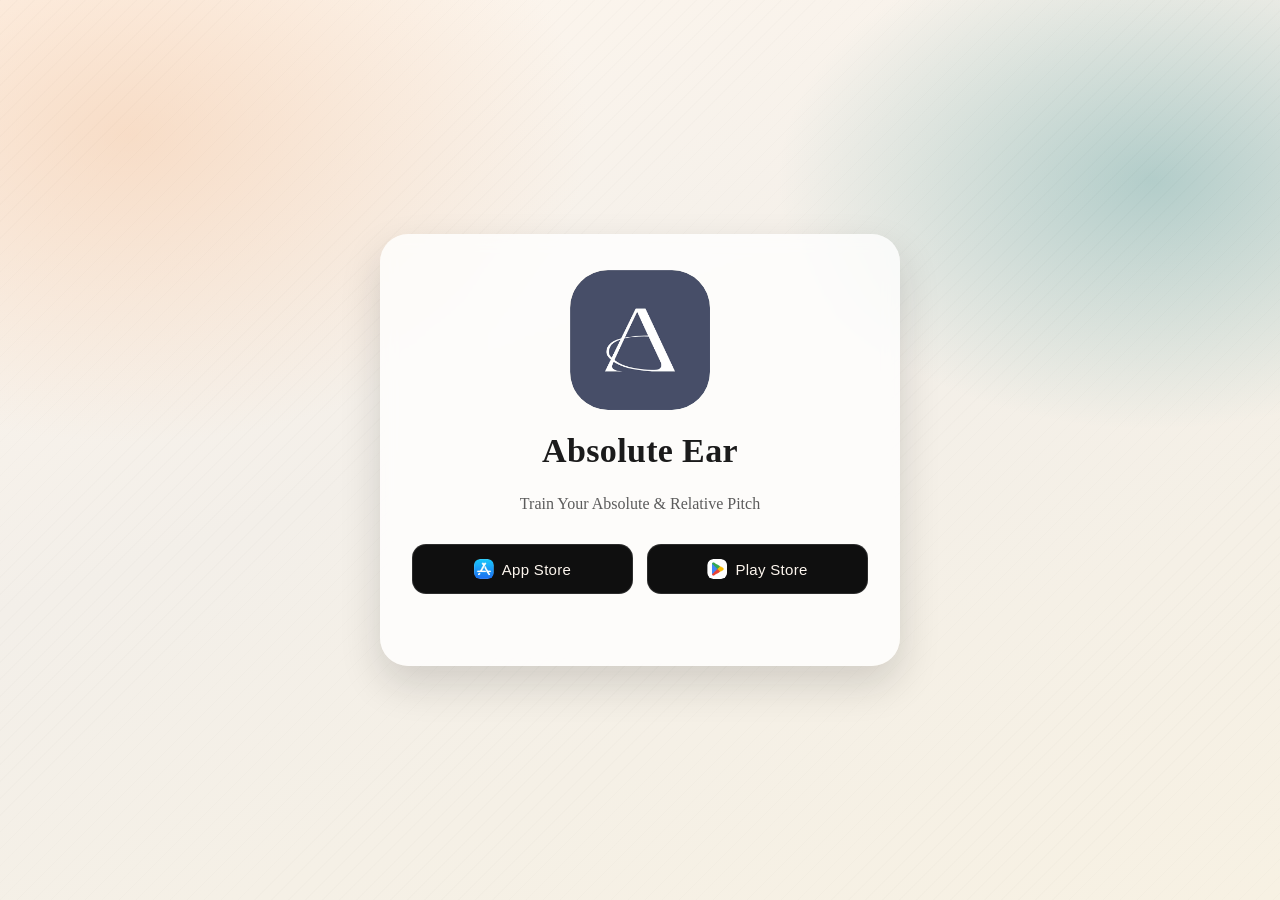
==== apps/absolute-ear/index.html @ 1e0d322f "archi" ====
<!doctype html>
<html lang="en">
<head>
  <meta charset="utf-8" />
  <meta name="viewport" content="width=device-width, initial-scale=1" />
  <title>Absolute Ear</title>
  <meta property="og:title" content="Absolute Ear" />
  <meta property="og:description" content="Train Your Absolute & Relative Pitch" />
  <meta property="og:image" content="assets/logo512.jpg" />
  <meta property="og:image:alt" content="Absolute Ear logo" />
  <meta property="og:type" content="website" />
  <meta name="twitter:card" content="summary_large_image" />
  <meta name="twitter:image" content="assets/logo512.jpg" />
  <link rel="stylesheet" href="../../shared/style.css" />
</head>
<body>
  <main class="card">
    <div class="logo-wrap" aria-hidden="true">
      <img id="appLogo" src="assets/logo512.jpg" alt="Absolute Ear logo" />
    </div>
    <h1 id="pageTitle">Absolute Ear</h1>
    <p id="pageDescription">Train Your Absolute & Relative Pitch</p>

    <div class="buttons">
      <a class="store-btn" id="appStoreBtn" href="https://apps.apple.com/app/apple-store/id6739764701?pt=125213920&ct=tigerstone/link_tree&mt=8" aria-label="Open in the App Store">
        <span class="icon" aria-hidden="true">
          <img src="../../shared/assets/appStore.jpeg" alt="" />
        </span>
        <span class="label">App Store</span>
      </a>
      <a class="store-btn secondary" id="playStoreBtn" href="https://play.google.com/store/apps/details?id=com.tigerstone.AbsoluteEar&referrer=utm_source%3Dlink_tree" aria-label="Open in the Play Store">
        <span class="icon" aria-hidden="true">
          <img src="../../shared/assets/playStore.png" alt="" />
        </span>
        <span class="label">Play Store</span>
      </a>
    </div>
    <div class="status" id="status" aria-live="polite"></div>
  </main>

  <script src="./app-config.js"></script>
  <script src="../../shared/app.js"></script>
</body>
</html>
---- shared/style.css ----
:root {
  --ink: #1b1b1b;
  --muted: #5b5b5b;
  --cream: #f6f0e6;
  --peach: #f4c9a8;
  --sea: #3a8d8f;
  --gold: #d39a3e;
  --card: rgba(255, 255, 255, 0.78);
  --shadow: 0 18px 40px rgba(27, 27, 27, 0.16);
}

* {
  box-sizing: border-box;
}

body {
  margin: 0;
  min-height: 100vh;
  font-family: "Playfair Display", "Times New Roman", serif;
  color: var(--ink);
  display: grid;
  place-items: center;
  padding: 32px 20px;
  background:
    radial-gradient(60vw 40vw at 10% 15%, rgba(244, 201, 168, 0.55), transparent 60%),
    radial-gradient(45vw 30vw at 90% 20%, rgba(58, 141, 143, 0.35), transparent 65%),
    linear-gradient(160deg, #fff7ee 0%, #f3efe9 45%, #f7f1e3 100%);
  overflow-x: hidden;
}

body::before {
  content: "";
  position: fixed;
  inset: 0;
  background-image: repeating-linear-gradient(
    135deg,
    rgba(27, 27, 27, 0.05) 0px,
    rgba(27, 27, 27, 0.05) 1px,
    transparent 1px,
    transparent 12px
  );
  opacity: 0.2;
  pointer-events: none;
}

.card {
  width: min(520px, 92vw);
  background: var(--card);
  border-radius: 28px;
  box-shadow: var(--shadow);
  padding: 36px 32px 30px;
  display: flex;
  flex-direction: column;
  align-items: center;
  gap: 22px;
  backdrop-filter: blur(8px);
  animation: float-in 700ms ease-out both;
}

.logo-wrap {
  width: 140px;
  height: 140px;
  border-radius: 38px;
  background: linear-gradient(135deg, rgba(211, 154, 62, 0.2), rgba(58, 141, 143, 0.2));
  display: grid;
  place-items: center;
  box-shadow: inset 0 0 0 2px rgba(27, 27, 27, 0.1);
  overflow: hidden;
  clip-path: inset(0 round 38px);
}

.logo-wrap img {
  width: 100%;
  height: 100%;
  object-fit: cover;
  display: block;
}

h1 {
  margin: 0;
  font-size: clamp(24px, 4vw, 34px);
  letter-spacing: 0.01em;
}

p {
  margin: 0;
  color: var(--muted);
  text-align: center;
  line-height: 1.5;
  font-size: 16px;
}

.buttons {
  width: 100%;
  display: flex;
  flex-direction: column;
  gap: 14px;
  margin-top: 6px;
}

.store-btn {
  width: 100%;
  padding: 14px 18px;
  border-radius: 14px;
  border: 1px solid rgba(255, 255, 255, 0.12);
  background: #0f0f0f;
  color: #fdf6ee;
  font-family: "Space Grotesk", "Segoe UI", sans-serif;
  font-size: 15px;
  letter-spacing: 0.02em;
  display: flex;
  align-items: center;
  justify-content: center;
  gap: 8px;
  text-decoration: none;
  transition: transform 200ms ease, box-shadow 200ms ease, background 200ms ease;
  animation: rise 800ms ease-out both;
}

.store-btn.secondary {
  background: #0f0f0f;
  color: #fdf6ee;
  border-color: rgba(255, 255, 255, 0.12);
}

.store-btn.recommended {
  background: linear-gradient(120deg, #0f0f0f 0%, #2d2d2d 100%);
  box-shadow: 0 10px 22px rgba(27, 27, 27, 0.25);
}

.store-btn:hover {
  transform: translateY(-2px);
}

.store-btn .icon {
  width: 20px;
  height: 20px;
  display: inline-flex;
  align-items: center;
  justify-content: center;
  flex-shrink: 0;
  overflow: hidden;
  border-radius: 6px;
  clip-path: inset(0 round 6px);
}

.store-btn .icon img {
  width: 100%;
  height: 100%;
  display: block;
  object-fit: cover;
}

.status {
  font-size: 14px;
  color: #3b3b3b;
  min-height: 20px;
  text-align: center;
}

@keyframes float-in {
  from {
    opacity: 0;
    transform: translateY(18px);
  }
  to {
    opacity: 1;
    transform: translateY(0);
  }
}

@keyframes rise {
  0% {
    opacity: 0;
    transform: translateY(16px);
  }
  100% {
    opacity: 1;
    transform: translateY(0);
  }
}

@media (min-width: 640px) {
  .buttons {
    flex-direction: row;
  }

  .store-btn {
    flex: 1;
  }
}

@media (prefers-reduced-motion: reduce) {
  .card,
  .store-btn {
    animation: none;
    transition: none;
  }
}

.app-list {
  width: 100%;
  display: grid;
  gap: 12px;
  margin-top: 6px;
}

.app-link {
  width: 100%;
  padding: 14px 16px;
  border-radius: 16px;
  border: 1px solid rgba(27, 27, 27, 0.1);
  background: rgba(255, 255, 255, 0.85);
  color: var(--ink);
  font-family: "Space Grotesk", "Segoe UI", sans-serif;
  font-size: 16px;
  letter-spacing: 0.01em;
  display: flex;
  align-items: center;
  justify-content: space-between;
  text-decoration: none;
  transition: transform 200ms ease, box-shadow 200ms ease;
}

.app-link span {
  font-size: 12px;
  color: var(--muted);
}

.app-link:hover {
  transform: translateY(-2px);
  box-shadow: 0 8px 18px rgba(27, 27, 27, 0.12);
}

.logo-text {
  font-family: "Space Grotesk", "Segoe UI", sans-serif;
  font-size: 24px;
  letter-spacing: 0.2em;
  text-transform: uppercase;
  color: #1b1b1b;
}
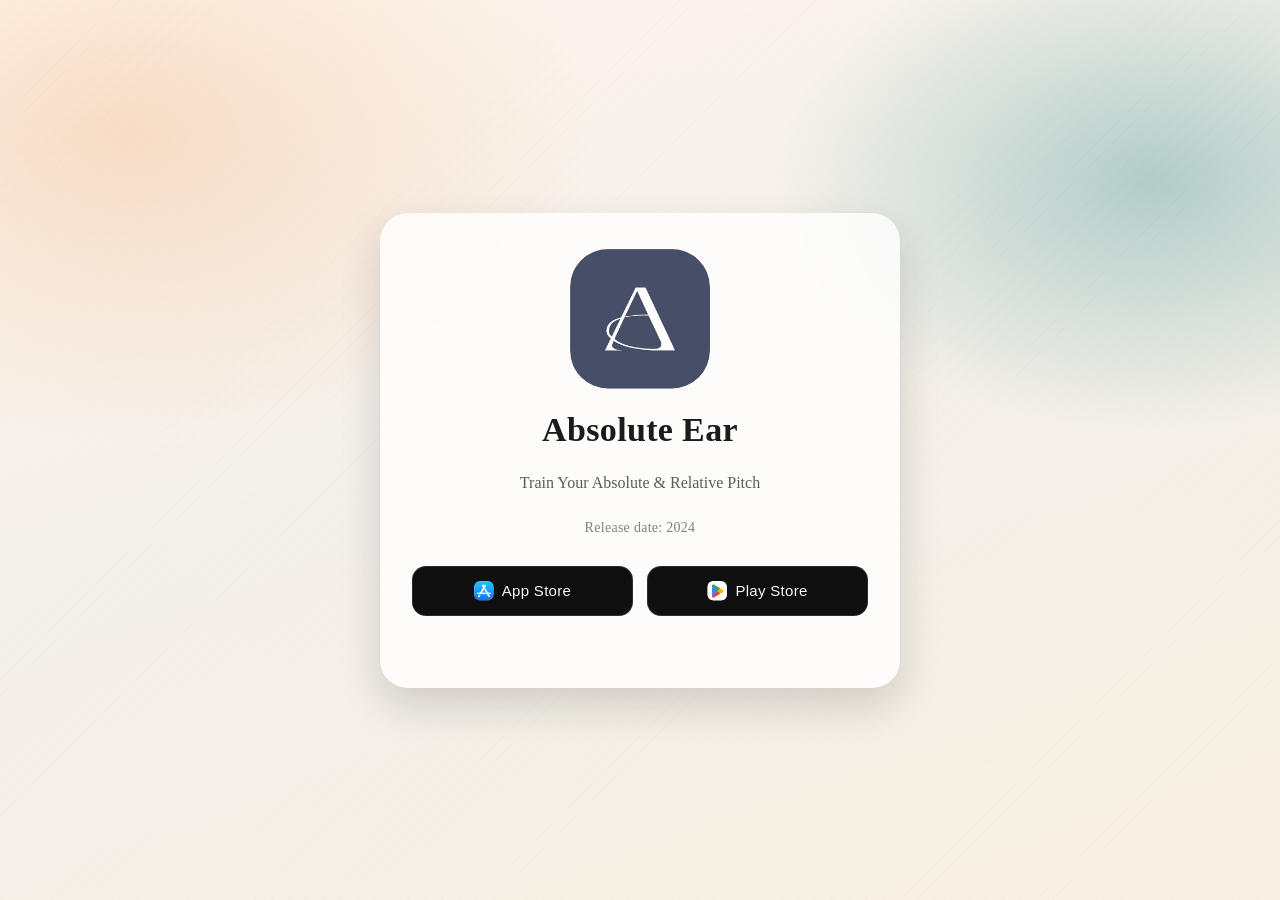
==== commit 834aa417: "logo" ====
--- a/apps/absolute-ear/index.html
+++ b/apps/absolute-ear/index.html
@@ -20,6 +20,7 @@
     </div>
     <h1 id="pageTitle">Absolute Ear</h1>
     <p id="pageDescription">Train Your Absolute & Relative Pitch</p>
+    <p id="releaseDate" class="release-date"></p>
 
     <div class="buttons">
       <a class="store-btn" id="appStoreBtn" href="https://apps.apple.com/app/apple-store/id6739764701?pt=125213920&ct=tigerstone/link_tree&mt=8" aria-label="Open in the App Store">
--- a/shared/style.css
+++ b/shared/style.css
@@ -239,3 +239,10 @@
   text-transform: uppercase;
   color: #1b1b1b;
 }
+
+.release-date {
+  margin: 0;
+  font-size: 14px;
+  color: rgba(27, 27, 27, 0.55);
+  letter-spacing: 0.02em;
+}
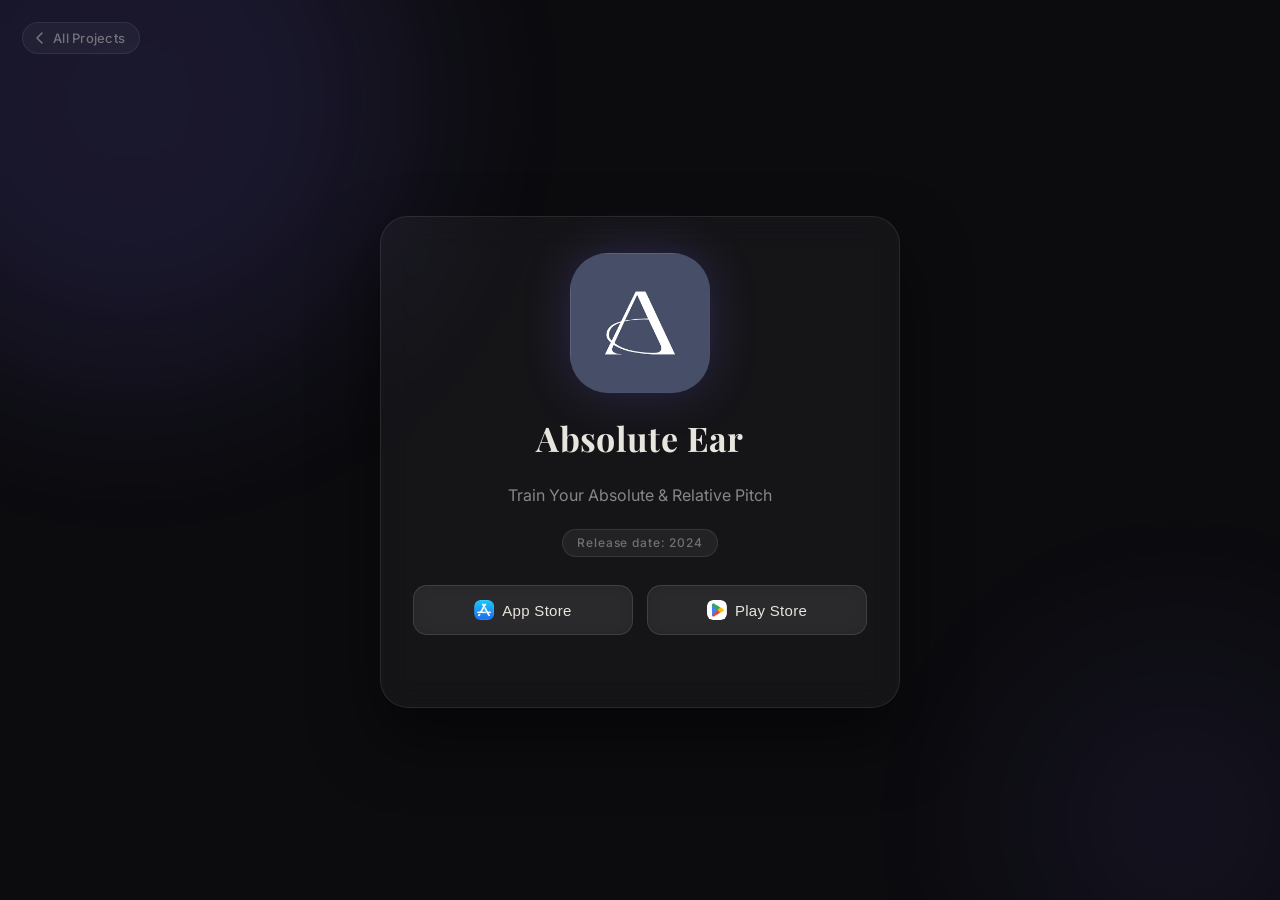
==== commit 445f135b: "Redesign app detail pages to match dark modern theme - Add dark glassmorphism card with per-app acce" ====
--- a/apps/absolute-ear/index.html
+++ b/apps/absolute-ear/index.html
@@ -11,16 +11,32 @@
   <meta property="og:type" content="website" />
   <meta name="twitter:card" content="summary_large_image" />
   <meta name="twitter:image" content="assets/logo512.jpg" />
+  <link rel="preconnect" href="https://fonts.googleapis.com" />
+  <link rel="preconnect" href="https://fonts.gstatic.com" crossorigin />
+  <link href="https://fonts.googleapis.com/css2?family=Inter:wght@300;400;500;600&family=Playfair+Display:wght@700&display=swap" rel="stylesheet" />
   <link rel="stylesheet" href="../../shared/style.css" />
 </head>
-<body>
+<body class="app-page" style="--accent: #7c6af6; --ar: 124; --ag: 106; --ab: 246">
+
+  <div class="bg-canvas" aria-hidden="true">
+    <div class="blob app-blob-1"></div>
+    <div class="blob app-blob-2"></div>
+  </div>
+
+  <a class="back-link" href="../../">
+    <svg width="14" height="14" viewBox="0 0 14 14" fill="none" aria-hidden="true">
+      <path d="M9 2L4 7L9 12" stroke="currentColor" stroke-width="1.6" stroke-linecap="round" stroke-linejoin="round"/>
+    </svg>
+    All Projects
+  </a>
+
   <main class="card">
     <div class="logo-wrap" aria-hidden="true">
       <img id="appLogo" src="assets/logo512.jpg" alt="Absolute Ear logo" />
     </div>
     <h1 id="pageTitle">Absolute Ear</h1>
-    <p id="pageDescription">Train Your Absolute & Relative Pitch</p>
-    <p id="releaseDate" class="release-date"></p>
+    <p id="pageDescription">Train Your Absolute &amp; Relative Pitch</p>
+    <p id="releaseDate" class="release-date" hidden></p>
 
     <div class="buttons">
       <a class="store-btn" id="appStoreBtn" href="https://apps.apple.com/app/apple-store/id6739764701?pt=125213920&ct=tigerstone/link_tree&mt=8" aria-label="Open in the App Store">
--- a/shared/style.css
+++ b/shared/style.css
@@ -246,3 +246,611 @@
   color: rgba(27, 27, 27, 0.55);
   letter-spacing: 0.02em;
 }
+
+/* ==============================================
+   HOME PAGE — DARK MODERN REDESIGN
+   body.home scoped — does not affect app pages
+   ============================================== */
+
+body.home {
+  display: block;
+  padding: 0;
+  background: #0c0c0f;
+  color: #e8e4de;
+  font-family: "Inter", "Segoe UI", sans-serif;
+}
+
+body.home::before {
+  display: none;
+}
+
+/* Global overrides for home page */
+body.home p {
+  text-align: left;
+  color: inherit;
+  font-size: inherit;
+  line-height: inherit;
+}
+
+body.home h1 {
+  font-size: clamp(40px, 7vw, 62px);
+  letter-spacing: -0.02em;
+  line-height: 1.05;
+}
+
+/* --- Animated blob background --- */
+.bg-canvas {
+  position: fixed;
+  inset: 0;
+  z-index: 0;
+  pointer-events: none;
+  overflow: hidden;
+}
+
+.blob {
+  position: absolute;
+  border-radius: 50%;
+  filter: blur(90px);
+  will-change: transform;
+}
+
+.blob-1 {
+  width: 700px;
+  height: 700px;
+  background: rgba(124, 106, 246, 0.17);
+  top: -220px;
+  left: -160px;
+  animation: blob1 18s ease-in-out infinite;
+}
+
+.blob-2 {
+  width: 520px;
+  height: 520px;
+  background: rgba(58, 141, 143, 0.14);
+  top: 35%;
+  right: -120px;
+  animation: blob2 15s ease-in-out infinite;
+}
+
+.blob-3 {
+  width: 460px;
+  height: 460px;
+  background: rgba(211, 154, 62, 0.12);
+  bottom: -80px;
+  left: 20%;
+  animation: blob3 22s ease-in-out infinite;
+}
+
+@keyframes blob1 {
+  0%, 100% { transform: translate(0, 0) scale(1); }
+  40%       { transform: translate(50px, 70px) scale(1.07); }
+  70%       { transform: translate(-20px, 40px) scale(0.95); }
+}
+@keyframes blob2 {
+  0%, 100% { transform: translate(0, 0) scale(1); }
+  35%       { transform: translate(-60px, -50px) scale(1.09); }
+  65%       { transform: translate(30px, 60px) scale(0.96); }
+}
+@keyframes blob3 {
+  0%, 100% { transform: translate(0, 0) scale(1); }
+  50%       { transform: translate(70px, -50px) scale(1.06); }
+}
+
+/* --- Cursor spotlight --- */
+.spotlight {
+  position: fixed;
+  inset: 0;
+  z-index: 1;
+  pointer-events: none;
+  background: radial-gradient(
+    700px circle at var(--sx, 50vw) var(--sy, 30vh),
+    rgba(255, 255, 255, 0.036),
+    transparent 50%
+  );
+}
+
+/* --- Layout --- */
+.site-main {
+  position: relative;
+  z-index: 2;
+  max-width: 1000px;
+  margin: 0 auto;
+  padding: 80px 28px 100px;
+}
+
+/* --- Hero --- */
+.hero {
+  display: flex;
+  flex-direction: column;
+  align-items: center;
+  text-align: center;
+  gap: 16px;
+  margin-bottom: 72px;
+  opacity: 0;
+  transform: translateY(22px);
+  transition: opacity 0.8s ease, transform 0.8s ease;
+}
+
+.hero.revealed {
+  opacity: 1;
+  transform: translateY(0);
+}
+
+/* Avatar */
+.avatar-wrap {
+  position: relative;
+  width: 128px;
+  height: 128px;
+  margin-bottom: 8px;
+}
+
+.avatar-ring {
+  position: absolute;
+  inset: -3px;
+  border-radius: 40px;
+  background: conic-gradient(from 0deg, #7c6af6, #4ec9cc, #e4bb74, #7c6af6);
+  animation: ring-spin 7s linear infinite;
+  z-index: 0;
+}
+
+.avatar-ring::after {
+  content: '';
+  position: absolute;
+  inset: 3px;
+  background: #0c0c0f;
+  border-radius: 37px;
+}
+
+.avatar {
+  position: relative;
+  z-index: 1;
+  width: 122px;
+  height: 122px;
+  border-radius: 36px;
+  object-fit: cover;
+  display: block;
+  margin: 3px;
+}
+
+@keyframes ring-spin {
+  to { transform: rotate(360deg); }
+}
+
+/* Hero text */
+.hero-eyebrow {
+  margin: 0;
+  font-size: 12px;
+  font-weight: 600;
+  letter-spacing: 0.16em;
+  text-transform: uppercase;
+  color: rgba(232, 228, 222, 0.38);
+}
+
+.hero-name {
+  margin: 0;
+  font-family: "Playfair Display", serif;
+  color: #e8e4de;
+}
+
+.gradient-text {
+  background: linear-gradient(120deg, #a89cf7 0%, #5ecdd0 55%, #e4bb74 100%);
+  -webkit-background-clip: text;
+  -webkit-text-fill-color: transparent;
+  background-clip: text;
+  background-size: 200% 100%;
+  animation: grad-shift 5s ease infinite;
+}
+
+@keyframes grad-shift {
+  0%, 100% { background-position: 0% center; }
+  50%       { background-position: 100% center; }
+}
+
+.hero-divider {
+  width: 36px;
+  height: 1px;
+  background: linear-gradient(90deg, transparent, rgba(232, 228, 222, 0.18), transparent);
+  margin: 4px 0;
+}
+
+.hero-bio {
+  margin: 0;
+  max-width: 440px;
+  color: rgba(232, 228, 222, 0.48);
+  font-size: 15px;
+  line-height: 1.7;
+  font-weight: 300;
+  text-align: center;
+}
+
+/* --- Section label --- */
+.section-label {
+  font-size: 11px;
+  font-weight: 700;
+  letter-spacing: 0.18em;
+  text-transform: uppercase;
+  color: rgba(232, 228, 222, 0.28);
+  margin: 0 0 20px;
+  display: flex;
+  align-items: center;
+  gap: 14px;
+}
+
+.section-label::after {
+  content: '';
+  flex: 1;
+  height: 1px;
+  background: rgba(232, 228, 222, 0.07);
+}
+
+/* --- Projects grid --- */
+.projects-grid {
+  display: grid;
+  grid-template-columns: repeat(auto-fill, minmax(280px, 1fr));
+  gap: 16px;
+}
+
+/* --- Project card --- */
+.proj-card {
+  display: block;
+  text-decoration: none;
+  color: #e8e4de;
+  position: relative;
+  border-radius: 22px;
+  background: rgba(255, 255, 255, 0.04);
+  border: 1px solid rgba(255, 255, 255, 0.08);
+  overflow: hidden;
+  transform-style: preserve-3d;
+  will-change: transform;
+  cursor: pointer;
+  /* Reveal state */
+  opacity: 0;
+  transform: translateY(24px);
+  transition: opacity 0.65s ease, transform 0.65s ease, border-color 0.3s ease, box-shadow 0.3s ease;
+}
+
+.proj-card.revealed {
+  opacity: 1;
+  transform: translateY(0);
+}
+
+.proj-card:nth-child(1) { transition-delay: 0.06s; }
+.proj-card:nth-child(2) { transition-delay: 0.16s; }
+.proj-card:nth-child(3) { transition-delay: 0.26s; }
+
+.proj-card:hover {
+  border-color: rgba(255, 255, 255, 0.18);
+  box-shadow: 0 28px 56px rgba(0, 0, 0, 0.45), 0 0 0 1px rgba(255, 255, 255, 0.05);
+}
+
+/* Accent top line (uses --accent CSS variable) */
+.card-top-line {
+  position: absolute;
+  top: 0;
+  left: 0;
+  right: 0;
+  height: 2px;
+  z-index: 4;
+  background: linear-gradient(90deg, var(--accent, #888), transparent);
+  opacity: 0.45;
+  transition: opacity 0.3s ease;
+}
+
+.proj-card:hover .card-top-line {
+  opacity: 1;
+}
+
+/* Mouse-tracking glow */
+.card-glow {
+  position: absolute;
+  inset: 0;
+  z-index: 1;
+  pointer-events: none;
+  opacity: 0;
+  border-radius: inherit;
+  transition: opacity 0.3s ease;
+}
+
+/* Shimmer sweep */
+.proj-card::before {
+  content: '';
+  position: absolute;
+  inset: 0;
+  background: linear-gradient(
+    105deg,
+    transparent 30%,
+    rgba(255, 255, 255, 0.055) 50%,
+    transparent 70%
+  );
+  transform: translateX(-100%) skewX(-10deg);
+  z-index: 2;
+  pointer-events: none;
+  transition: transform 0.65s ease;
+}
+
+.proj-card:hover::before {
+  transform: translateX(120%) skewX(-10deg);
+}
+
+/* Card content */
+.card-inner {
+  position: relative;
+  z-index: 3;
+  padding: 24px 24px 22px;
+  display: flex;
+  flex-direction: column;
+  gap: 16px;
+}
+
+.card-header {
+  display: flex;
+  align-items: flex-start;
+  justify-content: space-between;
+  gap: 10px;
+}
+
+.app-icon-wrap {
+  width: 62px;
+  height: 62px;
+  flex-shrink: 0;
+}
+
+.app-icon {
+  width: 62px;
+  height: 62px;
+  border-radius: 15px;
+  object-fit: cover;
+  display: block;
+  box-shadow: 0 8px 20px rgba(0, 0, 0, 0.35);
+  transition: transform 0.35s cubic-bezier(0.23, 1, 0.32, 1);
+}
+
+.proj-card:hover .app-icon {
+  transform: scale(1.08) rotate(2deg);
+}
+
+.year-badge {
+  font-size: 11px;
+  font-weight: 600;
+  letter-spacing: 0.06em;
+  color: rgba(232, 228, 222, 0.38);
+  background: rgba(255, 255, 255, 0.07);
+  border: 1px solid rgba(255, 255, 255, 0.09);
+  padding: 5px 11px;
+  border-radius: 100px;
+  flex-shrink: 0;
+}
+
+.card-body {
+  flex: 1;
+}
+
+.app-name {
+  margin: 0 0 9px;
+  font-family: "Playfair Display", serif;
+  font-size: 21px;
+  font-weight: 700;
+  color: #e8e4de;
+  line-height: 1.2;
+}
+
+.app-desc {
+  margin: 0;
+  font-size: 13.5px;
+  line-height: 1.65;
+  color: rgba(232, 228, 222, 0.48);
+  font-weight: 300;
+}
+
+.card-footer {
+  display: flex;
+  align-items: center;
+  gap: 7px;
+  padding-top: 14px;
+  border-top: 1px solid rgba(255, 255, 255, 0.06);
+}
+
+.store-tag {
+  font-size: 10.5px;
+  font-weight: 600;
+  letter-spacing: 0.05em;
+  padding: 3px 9px;
+  border-radius: 100px;
+  border: 1px solid;
+}
+
+.store-tag.ios {
+  color: rgba(232, 228, 222, 0.6);
+  background: rgba(255, 255, 255, 0.07);
+  border-color: rgba(255, 255, 255, 0.12);
+}
+
+.store-tag.android {
+  color: rgba(100, 213, 130, 0.85);
+  background: rgba(100, 213, 130, 0.1);
+  border-color: rgba(100, 213, 130, 0.2);
+}
+
+.card-arrow {
+  margin-left: auto;
+  font-size: 17px;
+  color: rgba(232, 228, 222, 0.22);
+  transition: transform 0.25s ease, color 0.25s ease;
+  line-height: 1;
+}
+
+.proj-card:hover .card-arrow {
+  transform: translateX(5px);
+  color: rgba(232, 228, 222, 0.65);
+}
+
+/* --- Reduced motion --- */
+@media (prefers-reduced-motion: reduce) {
+  body.home .hero,
+  body.home .proj-card {
+    opacity: 1 !important;
+    transform: none !important;
+    transition: none !important;
+  }
+  body.home .avatar-ring { animation: none; }
+  body.home .blob         { animation: none; }
+  body.home .gradient-text { animation: none; }
+}
+
+/* --- Responsive --- */
+@media (max-width: 500px) {
+  .site-main    { padding: 52px 16px 72px; }
+  .hero         { margin-bottom: 52px; }
+  .hero-name    { font-size: 36px; }
+  .projects-grid { grid-template-columns: 1fr; }
+}
+
+/* ==============================================
+   APP DETAIL PAGE — DARK MODERN REDESIGN
+   body.app-page scoped — consistent with home
+   Uses --ar, --ag, --ab for per-app accent RGB
+   ============================================== */
+
+body.app-page {
+  display: flex;
+  flex-direction: column;
+  justify-content: center;
+  align-items: center;
+  min-height: 100vh;
+  padding: 72px 20px 48px;
+  background: #0c0c0f;
+  color: #e8e4de;
+  font-family: "Inter", "Segoe UI", sans-serif;
+}
+
+body.app-page::before {
+  display: none;
+}
+
+/* Accent blobs (inherit --ar/--ag/--ab from body inline style) */
+.app-blob-1 {
+  background: rgba(var(--ar, 124), var(--ag, 106), var(--ab, 246), 1);
+  opacity: 0.13;
+  width: 560px;
+  height: 560px;
+  top: -180px;
+  left: -150px;
+  animation: blob1 22s ease-in-out infinite;
+}
+
+.app-blob-2 {
+  background: rgba(var(--ar, 124), var(--ag, 106), var(--ab, 246), 1);
+  opacity: 0.07;
+  width: 360px;
+  height: 360px;
+  bottom: -100px;
+  right: -80px;
+  animation: blob3 28s ease-in-out infinite;
+}
+
+/* Back navigation */
+.back-link {
+  position: fixed;
+  top: 22px;
+  left: 22px;
+  font-size: 13px;
+  font-weight: 500;
+  letter-spacing: 0.02em;
+  color: rgba(232, 228, 222, 0.42);
+  text-decoration: none;
+  display: flex;
+  align-items: center;
+  gap: 6px;
+  z-index: 10;
+  padding: 7px 14px 7px 10px;
+  border-radius: 100px;
+  background: rgba(255, 255, 255, 0.04);
+  border: 1px solid rgba(255, 255, 255, 0.08);
+  transition: color 0.22s ease, background 0.22s ease, border-color 0.22s ease;
+}
+
+.back-link:hover {
+  color: rgba(232, 228, 222, 0.88);
+  background: rgba(255, 255, 255, 0.08);
+  border-color: rgba(255, 255, 255, 0.14);
+}
+
+/* Dark card */
+body.app-page .card {
+  position: relative;
+  z-index: 1;
+  background: rgba(255, 255, 255, 0.04);
+  border: 1px solid rgba(255, 255, 255, 0.09);
+  box-shadow: 0 32px 64px rgba(0, 0, 0, 0.5);
+  backdrop-filter: blur(16px);
+  -webkit-backdrop-filter: blur(16px);
+}
+
+/* Logo wrap — accent glow using rgb vars */
+body.app-page .logo-wrap {
+  clip-path: none;
+  background: rgba(var(--ar, 124), var(--ag, 106), var(--ab, 246), 0.12);
+  box-shadow:
+    inset 0 0 0 1px rgba(255, 255, 255, 0.1),
+    0 0 48px rgba(var(--ar, 124), var(--ag, 106), var(--ab, 246), 0.22);
+}
+
+/* Text overrides */
+body.app-page h1 {
+  color: #e8e4de;
+  font-family: "Playfair Display", serif;
+}
+
+body.app-page p {
+  color: rgba(232, 228, 222, 0.55);
+  text-align: center;
+}
+
+body.app-page .release-date {
+  color: rgba(232, 228, 222, 0.4);
+  background: rgba(255, 255, 255, 0.06);
+  border: 1px solid rgba(255, 255, 255, 0.09);
+  border-radius: 100px;
+  padding: 4px 14px;
+  font-size: 12px;
+  letter-spacing: 0.07em;
+  font-weight: 500;
+}
+
+body.app-page .status {
+  color: rgba(232, 228, 222, 0.4);
+}
+
+/* Store buttons — glassmorphism */
+body.app-page .store-btn {
+  background: rgba(255, 255, 255, 0.06);
+  border-color: rgba(255, 255, 255, 0.12);
+  color: #e8e4de;
+  backdrop-filter: blur(8px);
+  -webkit-backdrop-filter: blur(8px);
+}
+
+body.app-page .store-btn:hover {
+  background: rgba(255, 255, 255, 0.11);
+  border-color: rgba(255, 255, 255, 0.2);
+  box-shadow: 0 10px 30px rgba(0, 0, 0, 0.35);
+  transform: translateY(-2px);
+}
+
+body.app-page .store-btn.recommended {
+  background: rgba(var(--ar, 124), var(--ag, 106), var(--ab, 246), 0.18);
+  border-color: rgba(var(--ar, 124), var(--ag, 106), var(--ab, 246), 0.45);
+  box-shadow: 0 8px 24px rgba(var(--ar, 124), var(--ag, 106), var(--ab, 246), 0.2);
+}
+
+body.app-page .store-btn.recommended:hover {
+  background: rgba(var(--ar, 124), var(--ag, 106), var(--ab, 246), 0.26);
+  border-color: rgba(var(--ar, 124), var(--ag, 106), var(--ab, 246), 0.6);
+  box-shadow: 0 12px 32px rgba(var(--ar, 124), var(--ag, 106), var(--ab, 246), 0.3);
+}
+
+/* Reduced motion */
+@media (prefers-reduced-motion: reduce) {
+  .app-blob-1,
+  .app-blob-2 { animation: none; }
+}
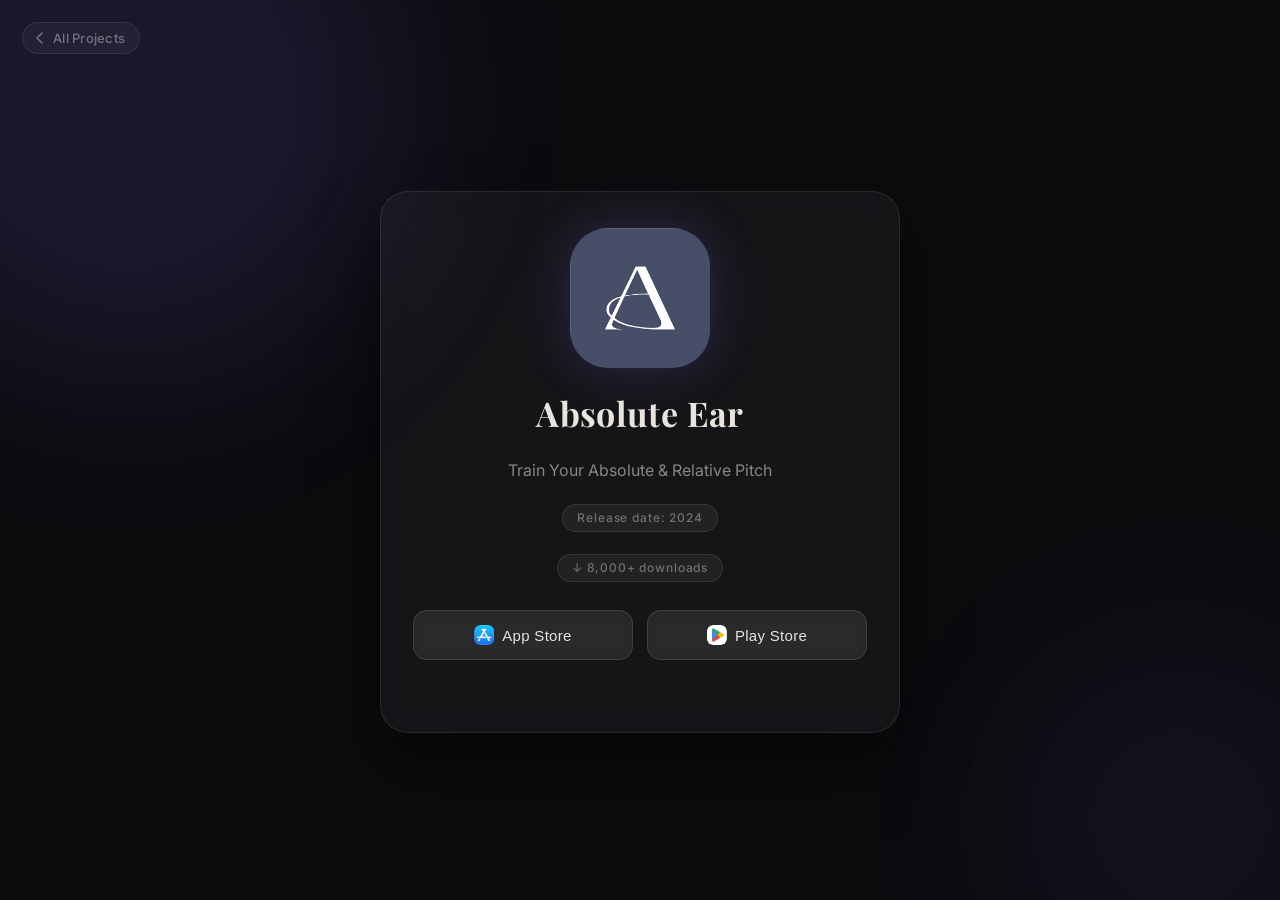
==== commit 137fdb03: "Add Pitch Runner app and download counts to all projects - Add Pitch Runner (2026) with iOS/Android " ====
--- a/apps/absolute-ear/index.html
+++ b/apps/absolute-ear/index.html
@@ -37,6 +37,7 @@
     <h1 id="pageTitle">Absolute Ear</h1>
     <p id="pageDescription">Train Your Absolute &amp; Relative Pitch</p>
     <p id="releaseDate" class="release-date" hidden></p>
+    <p id="pageDownloads" class="download-stat" hidden></p>
 
     <div class="buttons">
       <a class="store-btn" id="appStoreBtn" href="https://apps.apple.com/app/apple-store/id6739764701?pt=125213920&ct=tigerstone/link_tree&mt=8" aria-label="Open in the App Store">
--- a/shared/style.css
+++ b/shared/style.css
@@ -642,6 +642,14 @@
   font-weight: 300;
 }
 
+.app-downloads {
+  font-size: 11.5px;
+  font-weight: 500;
+  color: rgba(232, 228, 222, 0.3);
+  letter-spacing: 0.03em;
+  margin-top: 2px;
+}
+
 .card-footer {
   display: flex;
   align-items: center;
@@ -817,6 +825,17 @@
   font-weight: 500;
 }
 
+body.app-page .download-stat {
+  color: rgba(232, 228, 222, 0.4);
+  background: rgba(255, 255, 255, 0.06);
+  border: 1px solid rgba(255, 255, 255, 0.09);
+  border-radius: 100px;
+  padding: 4px 14px;
+  font-size: 12px;
+  letter-spacing: 0.07em;
+  font-weight: 500;
+}
+
 body.app-page .status {
   color: rgba(232, 228, 222, 0.4);
 }
